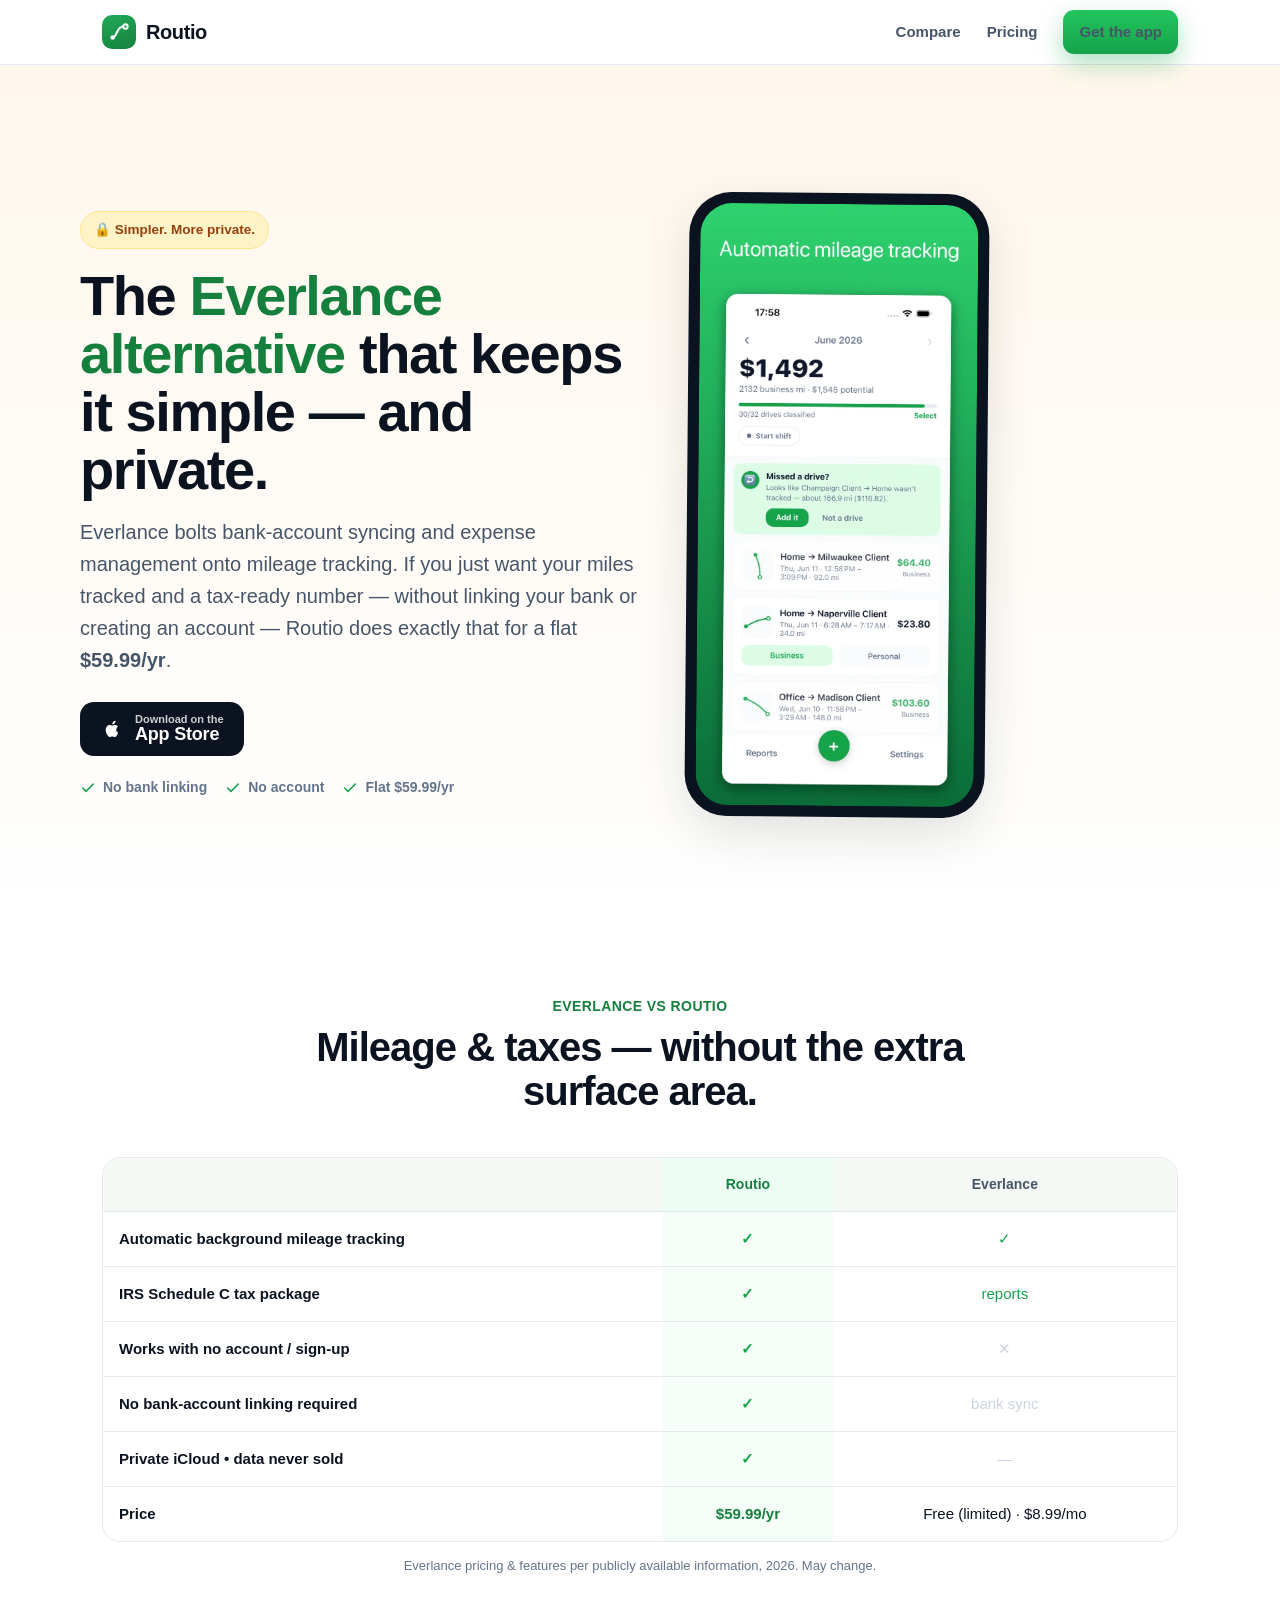
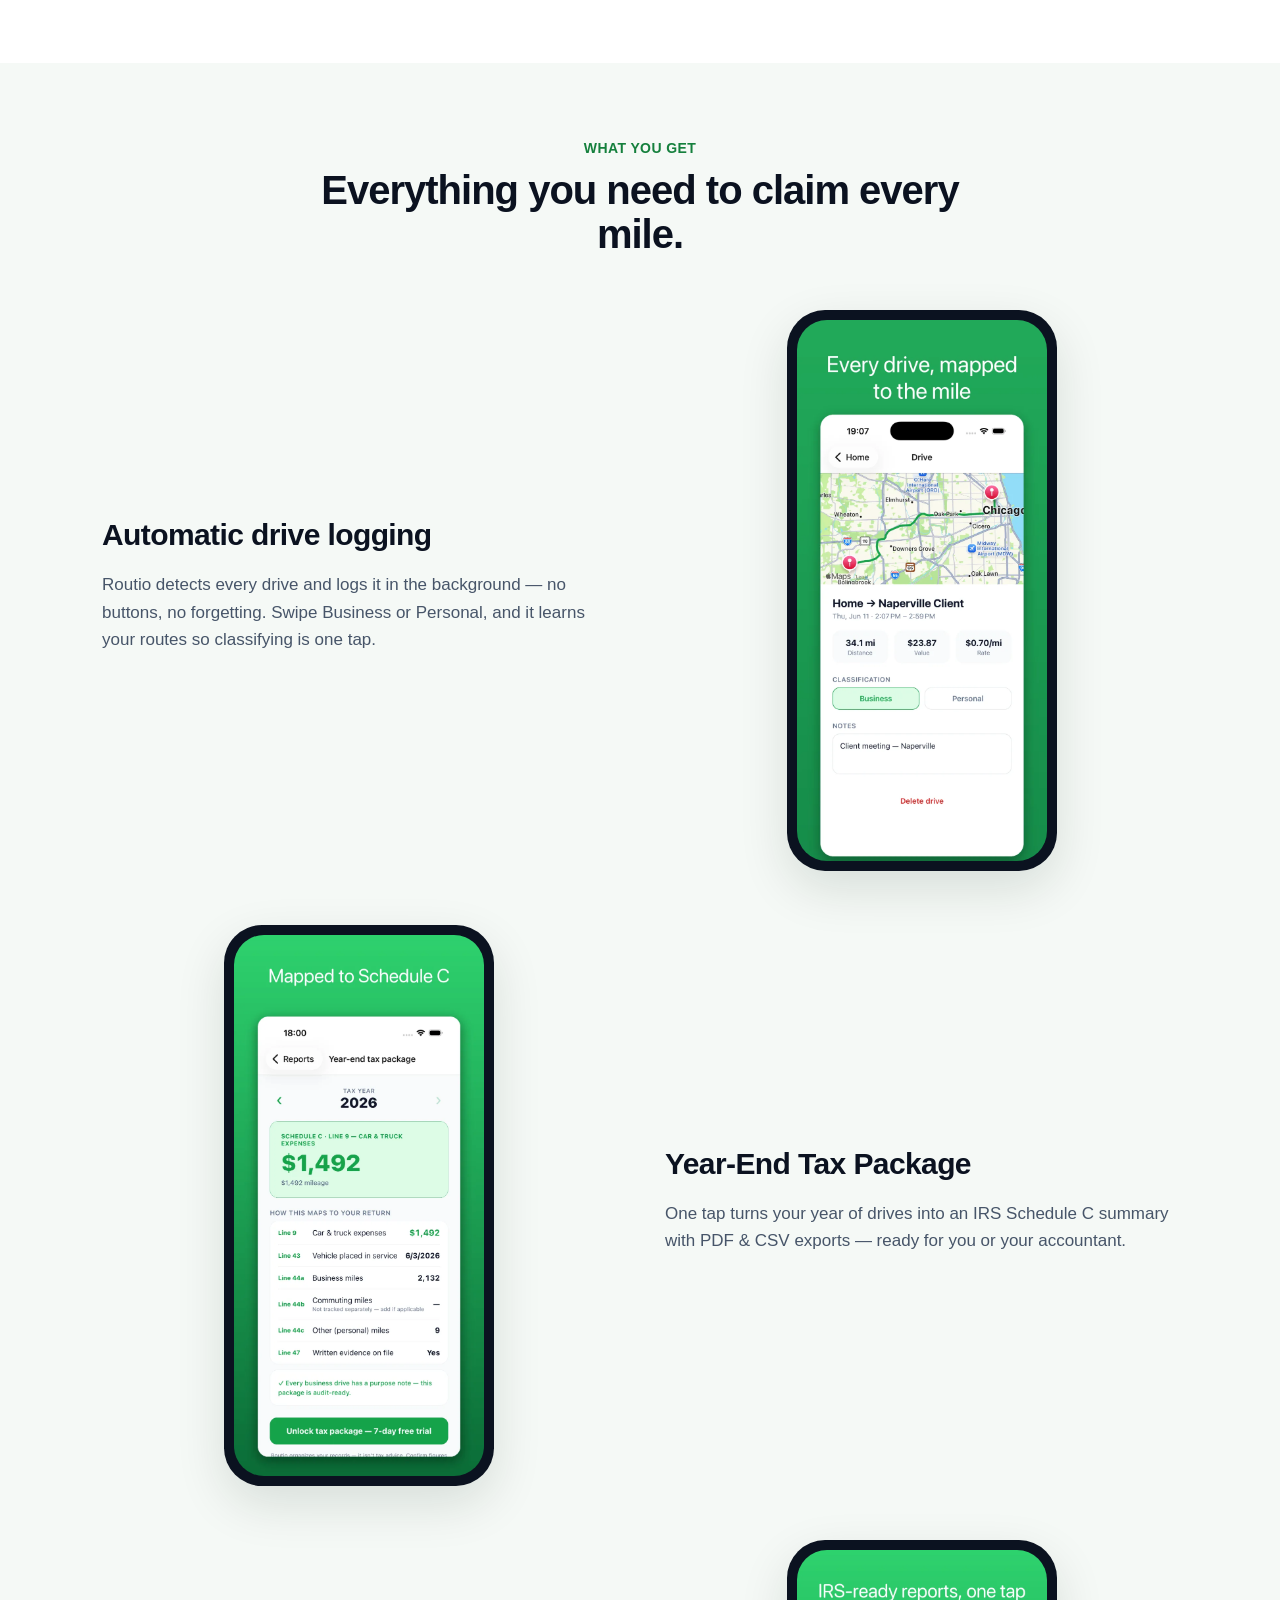
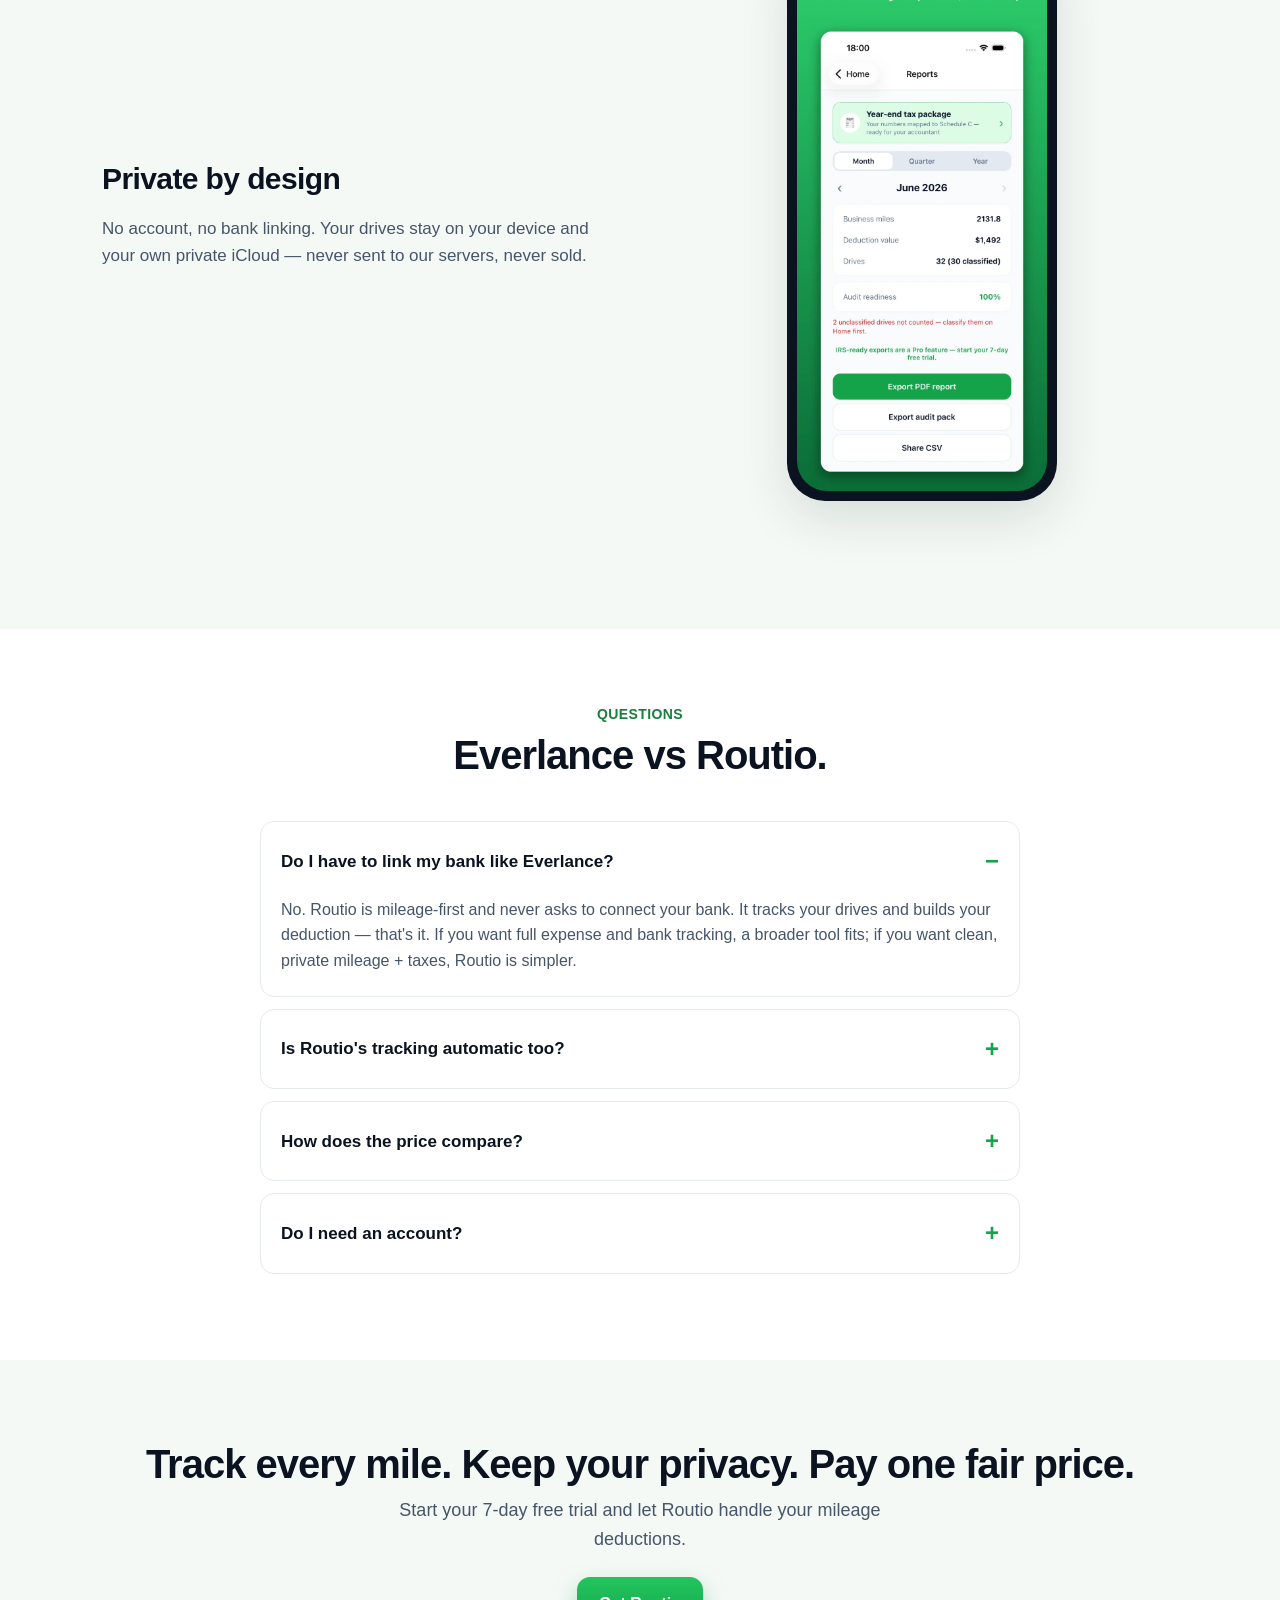
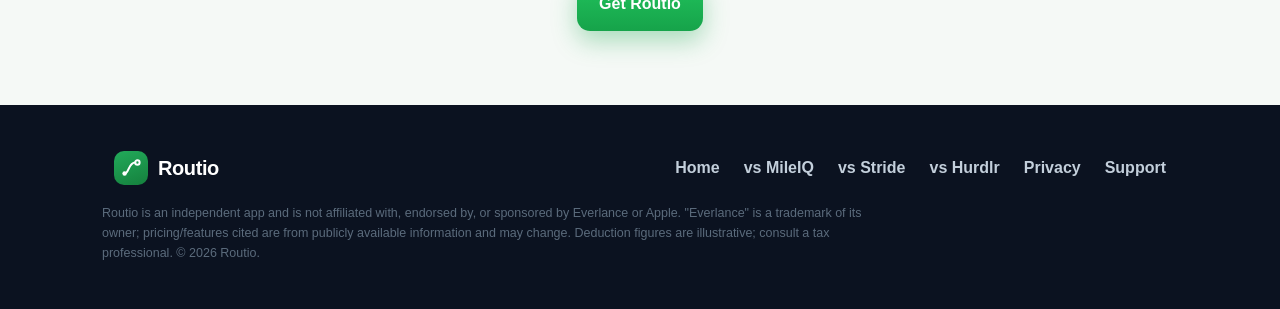
==== everlance-alternative.html @ 2eb0966a "Programmatic SEO batch: competitor + gig-driver pages, feature showcases, sitemap - New competitor p" ====
<!DOCTYPE html>
<html lang="en">
<head>
<meta charset="utf-8">
<meta name="viewport" content="width=device-width, initial-scale=1">
<title>The Best Everlance Alternative in 2026 — Routio</title>
<meta name="description" content="Want an Everlance alternative that's simpler and more private? Routio tracks mileage automatically, builds your IRS Schedule C package, needs no account and no bank linking — flat $59.99/yr.">
<link rel="stylesheet" href="style.css">
<meta name="theme-color" content="#16A34A">
</head>
<body>
<header class="nav"><div class="wrap row">
  <a class="brand" href="/"><span class="mk"><svg viewBox="0 0 24 24" fill="none" stroke="#fff" stroke-width="2.2" stroke-linecap="round" stroke-linejoin="round"><circle cx="5" cy="18" r="2.4" fill="#fff" stroke="none"/><circle cx="19" cy="6" r="2.4"/><path d="M5 18 C 10 18, 9 6, 16.6 6"/></svg></span>Routio</a>
  <nav class="links"><a class="hidem" href="/#compare">Compare</a><a class="hidem" href="/#pricing">Pricing</a><a class="btn btn-pri btn-sm" href="https://apps.apple.com/us/app/id6779370841">Get the app</a></nav>
</div></header>

<section class="hero switch-hero"><div class="wrap grid">
  <div>
    <span class="eyebrow">🔒 Simpler. More private.</span>
    <h1>The <span class="hl">Everlance alternative</span> that keeps it simple — and private.</h1>
    <p class="lead">Everlance bolts bank-account syncing and expense management onto mileage tracking. If you just want your miles tracked and a tax-ready number — without linking your bank or creating an account — Routio does exactly that for a flat <b>$59.99/yr</b>.</p>
    <div class="cta-row">
      <a class="appstore" href="https://apps.apple.com/us/app/id6779370841"><svg viewBox="0 0 24 24" fill="#fff"><path d="M16.4 12.6c0-2 1.6-2.9 1.7-3-1-1.4-2.4-1.6-2.9-1.6-1.2-.1-2.4.7-3 .7-.6 0-1.6-.7-2.6-.7-1.3 0-2.6.8-3.2 2-1.4 2.4-.4 6 1 8 .6 1 1.4 2.1 2.4 2 1-.1 1.3-.6 2.5-.6 1.2 0 1.4.6 2.5.6 1 0 1.7-1 2.3-2 .7-1.1 1-2.2 1-2.3 0-.1-2-.8-2-3.1zM14.7 6.3c.5-.7.9-1.6.8-2.6-.8 0-1.8.5-2.4 1.2-.5.6-1 1.6-.8 2.5.9.1 1.8-.4 2.4-1.1z"/></svg><span><span class="sub">Download on the</span><span class="big">App Store</span></span></a>
    </div>
    <div class="microtrust">
      <span><svg viewBox="0 0 24 24" fill="none" stroke="currentColor" stroke-width="2.4" stroke-linecap="round" stroke-linejoin="round"><path d="M20 6 9 17l-5-5"/></svg>No bank linking</span>
      <span><svg viewBox="0 0 24 24" fill="none" stroke="currentColor" stroke-width="2.4" stroke-linecap="round" stroke-linejoin="round"><path d="M20 6 9 17l-5-5"/></svg>No account</span>
      <span><svg viewBox="0 0 24 24" fill="none" stroke="currentColor" stroke-width="2.4" stroke-linecap="round" stroke-linejoin="round"><path d="M20 6 9 17l-5-5"/></svg>Flat $59.99/yr</span>
    </div>
  </div>
  <div class="hero-figure"><div class="phone"><img src="img/home.webp" alt="Routio home screen"></div></div>
</div></section>

<section id="why"><div class="wrap">
  <div class="sec-head"><div class="kick">Everlance vs Routio</div><h2>Mileage &amp; taxes — without the extra surface area.</h2></div>
  <div class="cmp"><table class="compare">
    <thead><tr><th>&nbsp;</th><th class="us">Routio</th><th>Everlance</th></tr></thead>
    <tbody>
      <tr><td>Automatic background mileage tracking</td><td class="us"><span class="yes">✓</span></td><td><span class="yes">✓</span></td></tr>
      <tr><td>IRS Schedule C tax package</td><td class="us"><span class="yes">✓</span></td><td><span class="yes">reports</span></td></tr>
      <tr><td>Works with no account / sign-up</td><td class="us"><span class="yes">✓</span></td><td><span class="no">✕</span></td></tr>
      <tr><td>No bank-account linking required</td><td class="us"><span class="yes">✓</span></td><td><span class="no">bank sync</span></td></tr>
      <tr><td>Private iCloud • data never sold</td><td class="us"><span class="yes">✓</span></td><td><span class="no">—</span></td></tr>
      <tr><td>Price</td><td class="us">$59.99/yr</td><td>Free (limited) · $8.99/mo</td></tr>
    </tbody>
  </table></div>
  <p style="text-align:center;color:var(--slate-l);font-size:13px;margin-top:14px">Everlance pricing &amp; features per publicly available information, 2026. May change.</p>
</div></section>

<section style="background:var(--bg-soft)"><div class="wrap">
  <div class="sec-head"><div class="kick">What you get</div><h2>Everything you need to claim every mile.</h2></div>
  <div class="frow">
    <div class="copy"><h3>Automatic drive logging</h3><p>Routio detects every drive and logs it in the background — no buttons, no forgetting. Swipe Business or Personal, and it learns your routes so classifying is one tap.</p></div>
    <div class="fimg"><img src="img/map.webp" alt="Routio automatic drive map" loading="lazy"></div>
  </div>
  <div class="frow rev">
    <div class="copy"><h3>Year-End Tax Package</h3><p>One tap turns your year of drives into an IRS Schedule C summary with PDF &amp; CSV exports — ready for you or your accountant.</p></div>
    <div class="fimg"><img src="img/tax.webp" alt="Routio Year-End Tax Package" loading="lazy"></div>
  </div>
  <div class="frow">
    <div class="copy"><h3>Private by design</h3><p>No account, no bank linking. Your drives stay on your device and your own private iCloud — never sent to our servers, never sold.</p></div>
    <div class="fimg"><img src="img/reports.webp" alt="Routio IRS-ready reports" loading="lazy"></div>
  </div>
</div></section>

<section><div class="wrap"><div class="faq">
  <div class="sec-head"><div class="kick">Questions</div><h2>Everlance vs Routio.</h2></div>
  <details open><summary>Do I have to link my bank like Everlance?</summary><p>No. Routio is mileage-first and never asks to connect your bank. It tracks your drives and builds your deduction — that's it. If you want full expense and bank tracking, a broader tool fits; if you want clean, private mileage + taxes, Routio is simpler.</p></details>
  <details><summary>Is Routio's tracking automatic too?</summary><p>Yes — automatic, background drive detection with smart auto-classification that learns your regular routes, so most trips sort themselves with one tap.</p></details>
  <details><summary>How does the price compare?</summary><p>Routio is a flat $59.99/year (about $5/month) with a 7-day free trial — no per-month creep. Everlance offers a limited free tier and a paid plan around $8.99/month.</p></details>
  <details><summary>Do I need an account?</summary><p>No sign-up, no password. Your data lives on your device and your private iCloud and syncs across your devices automatically.</p></details>
</div></div></section>

<section class="finalcta"><div class="wrap">
  <h2>Track every mile. Keep your privacy. Pay one fair price.</h2>
  <p>Start your 7-day free trial and let Routio handle your mileage deductions.</p>
  <a class="btn btn-pri" href="https://apps.apple.com/us/app/id6779370841">Get Routio</a>
</div></section>

<footer class="ft"><div class="wrap">
  <div class="row"><a class="brand" href="/" style="color:#fff"><span class="mk"><svg viewBox="0 0 24 24" fill="none" stroke="#fff" stroke-width="2.2" stroke-linecap="round" stroke-linejoin="round"><circle cx="5" cy="18" r="2.4" fill="#fff" stroke="none"/><circle cx="19" cy="6" r="2.4"/><path d="M5 18 C 10 18, 9 6, 16.6 6"/></svg></span>Routio</a>
  <div><a href="/">Home</a><a href="/mileiq-alternative.html">vs MileIQ</a><a href="/stride-alternative.html">vs Stride</a><a href="/hurdlr-alternative.html">vs Hurdlr</a><a href="/privacy.html">Privacy</a><a href="/support.html">Support</a></div></div>
  <p class="disclaimer">Routio is an independent app and is not affiliated with, endorsed by, or sponsored by Everlance or Apple. "Everlance" is a trademark of its owner; pricing/features cited are from publicly available information and may change. Deduction figures are illustrative; consult a tax professional. © 2026 Routio.</p>
</div></footer>
</body>
</html>
---- style.css ----
/* Routio marketing site — conversion-focused design system */
:root{
  --green:#16A34A; --green-d:#15803D; --green-l:#22C55E;
  --ink:#0B1220; --slate:#475569; --slate-l:#64748B; --line:#E5EAEF;
  --bg:#FFFFFF; --bg-soft:#F5F9F6; --bg-mint:#ECFDF3; --gold:#B45309;
  --shadow:0 18px 50px rgba(2,32,18,.12); --shadow-sm:0 6px 20px rgba(2,32,18,.08);
  --r:18px; --maxw:1120px;
}
*{box-sizing:border-box}
html{scroll-behavior:smooth;-webkit-text-size-adjust:100%}
body{margin:0;font-family:-apple-system,BlinkMacSystemFont,"Segoe UI",Inter,Roboto,Helvetica,Arial,sans-serif;
  color:var(--ink);background:var(--bg);line-height:1.6;-webkit-font-smoothing:antialiased}
a{color:var(--green-d);text-decoration:none}
img{max-width:100%;display:block}
.wrap{max-width:var(--maxw);margin:0 auto;padding:0 22px}
.sr{position:absolute;width:1px;height:1px;overflow:hidden;clip:rect(0 0 0 0)}

/* header */
header.nav{position:sticky;top:0;z-index:50;background:rgba(255,255,255,.82);backdrop-filter:saturate(180%) blur(14px);border-bottom:1px solid var(--line)}
.nav .row{display:flex;align-items:center;justify-content:space-between;height:64px}
.brand{display:flex;align-items:center;gap:10px;font-weight:800;font-size:20px;letter-spacing:-.4px;color:var(--ink)}
.brand .mk{width:34px;height:34px;border-radius:10px;background:linear-gradient(160deg,#22AA5A,#15803D);display:grid;place-items:center}
.brand .mk svg{width:22px;height:22px}
.nav .links{display:flex;align-items:center;gap:26px}
.nav .links a{color:var(--slate);font-weight:600;font-size:15px}
.nav .links a:hover{color:var(--ink)}
@media(max-width:760px){.nav .links a.hidem{display:none}}

/* buttons */
.btn{display:inline-flex;align-items:center;gap:9px;font-weight:700;font-size:16px;border-radius:13px;
  padding:14px 22px;border:0;cursor:pointer;transition:transform .12s ease,box-shadow .12s ease;white-space:nowrap}
.btn:active{transform:translateY(1px)}
.btn-pri{background:linear-gradient(180deg,var(--green-l),var(--green));color:#fff;box-shadow:0 10px 24px rgba(22,163,74,.34)}
.btn-pri:hover{box-shadow:0 14px 30px rgba(22,163,74,.42)}
.btn-ghost{background:#fff;color:var(--ink);border:1.5px solid var(--line)}
.btn-ghost:hover{border-color:#cdd6dd}
.btn-sm{padding:10px 16px;font-size:15px;border-radius:11px}
.appstore{display:inline-flex;align-items:center;gap:11px;background:#0B1220;color:#fff;border-radius:14px;padding:12px 20px;font-weight:600}
.appstore svg{width:24px;height:24px}
.appstore .sub{font-size:11px;opacity:.8;line-height:1;display:block}
.appstore .big{font-size:18px;line-height:1.1;display:block;letter-spacing:-.2px}
.appstore:hover{background:#11192b}

/* hero */
.hero{position:relative;overflow:hidden;background:
  radial-gradient(1200px 500px at 80% -10%,#E8FBF0 0,rgba(232,251,240,0) 60%),
  linear-gradient(180deg,#FBFEFC,#FFFFFF)}
.hero .grid{display:grid;grid-template-columns:1.05fr .95fr;gap:40px;align-items:center;padding:54px 0 30px}
@media(max-width:860px){.hero .grid{grid-template-columns:1fr;gap:18px;padding:34px 0 8px;text-align:center}}
.eyebrow{display:inline-flex;align-items:center;gap:8px;background:var(--bg-mint);color:var(--green-d);
  font-weight:700;font-size:13.5px;padding:7px 13px;border-radius:999px;border:1px solid #BBF7D0;margin-bottom:18px}
h1{font-size:clamp(34px,5.2vw,56px);line-height:1.04;letter-spacing:-1.4px;margin:0 0 16px;font-weight:850}
h1 .hl{color:var(--green-d)}
.lead{font-size:clamp(17px,2.1vw,20px);color:var(--slate);margin:0 0 26px;max-width:560px}
@media(max-width:860px){.lead{margin-left:auto;margin-right:auto}}
.cta-row{display:flex;gap:14px;align-items:center;flex-wrap:wrap}
@media(max-width:860px){.cta-row{justify-content:center}}
.microtrust{display:flex;gap:18px;flex-wrap:wrap;margin-top:20px;color:var(--slate-l);font-size:14px;font-weight:600}
@media(max-width:860px){.microtrust{justify-content:center}}
.microtrust span{display:inline-flex;align-items:center;gap:7px}
.microtrust svg{width:16px;height:16px;color:var(--green)}

/* phone */
.phone{justify-self:center;width:300px;max-width:78vw;border-radius:42px;background:#0B1220;padding:11px;
  box-shadow:var(--shadow);transform:rotate(.5deg)}
.phone img{border-radius:32px;width:100%}
.hero-figure{position:relative}
.float-card{position:absolute;background:#fff;border:1px solid var(--line);box-shadow:var(--shadow-sm);
  border-radius:14px;padding:11px 14px;font-weight:700;font-size:14px;display:flex;align-items:center;gap:9px}
.float-card .ic{width:30px;height:30px;border-radius:9px;background:var(--bg-mint);display:grid;place-items:center;color:var(--green-d)}
.float-a{top:34px;left:-8px}
.float-b{bottom:60px;right:-10px}
@media(max-width:860px){.float-card{display:none}}

/* trust bar */
.trustbar{border-top:1px solid var(--line);border-bottom:1px solid var(--line);background:var(--bg-soft)}
.trustbar .row{display:flex;justify-content:space-around;gap:18px;flex-wrap:wrap;padding:20px 0;text-align:center}
.trustbar .stat{min-width:130px}
.trustbar .num{font-size:24px;font-weight:850;letter-spacing:-.6px;color:var(--ink)}
.trustbar .lbl{font-size:13px;color:var(--slate-l);font-weight:600}

/* sections */
section{padding:74px 0}
.sec-head{text-align:center;max-width:680px;margin:0 auto 44px}
.sec-head .kick{color:var(--green-d);font-weight:800;font-size:14px;letter-spacing:.4px;text-transform:uppercase}
h2{font-size:clamp(28px,3.6vw,40px);line-height:1.1;letter-spacing:-1px;margin:8px 0 12px;font-weight:850}
.sec-head p{color:var(--slate);font-size:18px;margin:0}

/* problem/loss band */
.band{background:linear-gradient(180deg,#0B1220,#0E1A2B);color:#fff}
.band h2{color:#fff}
.band .sec-head p{color:#9FB0C4}
.lossgrid{display:grid;grid-template-columns:repeat(3,1fr);gap:18px}
@media(max-width:760px){.lossgrid{grid-template-columns:1fr}}
.losscard{background:rgba(255,255,255,.05);border:1px solid rgba(255,255,255,.1);border-radius:var(--r);padding:24px}
.losscard .big{font-size:32px;font-weight:850;color:var(--green-l);letter-spacing:-.6px}
.losscard p{color:#A9B7C7;margin:6px 0 0}

/* feature rows */
.frow{display:grid;grid-template-columns:1fr 1fr;gap:50px;align-items:center;margin:54px 0}
.frow.rev{direction:rtl}.frow.rev>*{direction:ltr}
@media(max-width:860px){.frow{grid-template-columns:1fr;gap:22px;margin:34px 0}.frow.rev{direction:ltr}}
.frow .copy h3{font-size:clamp(22px,2.6vw,30px);letter-spacing:-.6px;margin:0 0 12px;font-weight:820}
.frow .copy p{color:var(--slate);font-size:17px;margin:0 0 16px}
.flist{list-style:none;padding:0;margin:0}
.flist li{display:flex;gap:11px;align-items:flex-start;margin:10px 0;font-weight:600}
.flist svg{width:21px;height:21px;color:var(--green);flex:none;margin-top:1px}
.fimg{justify-self:center;width:270px;max-width:70vw;border-radius:38px;background:#0B1220;padding:10px;box-shadow:var(--shadow)}
.fimg img{border-radius:30px}

/* comparison */
.cmp{overflow-x:auto}
table.compare{width:100%;border-collapse:separate;border-spacing:0;min-width:560px;background:#fff;border:1px solid var(--line);border-radius:var(--r);overflow:hidden}
table.compare th,table.compare td{padding:15px 16px;text-align:center;border-bottom:1px solid var(--line);font-size:15px}
table.compare th{font-weight:700}
table.compare thead th{background:var(--bg-soft);font-size:14px;color:var(--slate)}
table.compare thead th.us{background:var(--bg-mint);color:var(--green-d);font-weight:850}
table.compare td:first-child,table.compare th:first-child{text-align:left;font-weight:700;color:var(--ink)}
table.compare td.us{background:#F4FDF7;font-weight:800;color:var(--green-d)}
table.compare tr:last-child td{border-bottom:0}
.yes{color:var(--green)}.no{color:#CBD5E1}
.tag-old{color:#94A3B8;text-decoration:line-through;font-weight:600}

/* pricing */
.price-wrap{max-width:480px;margin:0 auto}
.pcard{background:#fff;border:2px solid var(--green);border-radius:24px;padding:34px;box-shadow:var(--shadow);text-align:center;position:relative}
.pbadge{position:absolute;top:-14px;left:50%;transform:translateX(-50%);background:var(--green);color:#fff;font-weight:800;font-size:13px;padding:6px 16px;border-radius:999px}
.pprice{font-size:52px;font-weight:850;letter-spacing:-1.6px;margin:14px 0 2px}
.pprice small{font-size:20px;color:var(--slate-l);font-weight:700}
.panchor{color:var(--slate-l);font-size:15px;margin-bottom:18px}
.panchor b{color:var(--gold)}
.pcard .flist{display:inline-block;text-align:left;margin:18px 0 22px}
.pnote{font-size:13px;color:var(--slate-l);margin-top:12px}

/* FAQ */
.faq{max-width:760px;margin:0 auto}
.faq details{border:1px solid var(--line);border-radius:14px;padding:4px 20px;margin:12px 0;background:#fff}
.faq summary{cursor:pointer;font-weight:700;font-size:17px;padding:16px 0;list-style:none;display:flex;justify-content:space-between;align-items:center}
.faq summary::-webkit-details-marker{display:none}
.faq summary::after{content:"+";color:var(--green);font-size:24px;font-weight:700}
.faq details[open] summary::after{content:"−"}
.faq details p{color:var(--slate);margin:0 0 18px;font-size:16px}

/* final cta */
.finalcta{background:var(--bg-soft);text-align:center}
.finalcta h2{margin-bottom:10px}
.finalcta p{color:var(--slate);font-size:18px;margin:0 auto 24px;max-width:540px}

/* footer */
footer.ft{background:#0B1220;color:#90A0B2;padding:46px 0 34px}
footer.ft .row{display:flex;justify-content:space-between;gap:24px;flex-wrap:wrap;align-items:center}
footer.ft a{color:#C3CFDB;font-weight:600;margin:0 12px}
footer.ft a:hover{color:#fff}
.ftcols{display:flex;gap:30px 54px;flex-wrap:wrap}
.ftcol h4{color:#fff;font-size:12.5px;text-transform:uppercase;letter-spacing:.5px;margin:0 0 8px;opacity:.65}
.ftcol a{display:block;margin:7px 0 0 0;font-size:14.5px}
@media(max-width:760px){footer.ft .row{flex-direction:column;align-items:flex-start;gap:22px}}
.disclaimer{font-size:12.5px;color:#5B6B7C;margin-top:18px;max-width:760px}

/* legal / prose pages (privacy, support) */
.prose{max-width:760px;margin:0 auto;padding:48px 0 20px}
.prose .pill{display:inline-flex;align-items:center;gap:8px;background:var(--bg-mint);color:var(--green-d);font-weight:700;font-size:13.5px;padding:7px 13px;border-radius:999px;border:1px solid #BBF7D0;margin-bottom:16px}
.prose h1{font-size:clamp(30px,4.4vw,42px);letter-spacing:-1px;margin:0 0 8px}
.prose .updated{color:var(--slate-l);font-size:14px;font-weight:600;margin:0 0 22px}
.prose .lead{font-size:19px;color:var(--slate);max-width:none;margin:0 0 30px}
.prose h2{font-size:22px;letter-spacing:-.4px;margin:32px 0 10px;text-align:left}
.prose p{color:var(--slate);font-size:16.5px;margin:0 0 14px}
.prose ul{color:var(--slate);font-size:16.5px;padding-left:22px;margin:0 0 16px}
.prose li{margin:9px 0}
.prose strong{color:var(--ink)}
.support-cards{display:grid;grid-template-columns:1fr 1fr;gap:16px;margin:26px 0}
@media(max-width:640px){.support-cards{grid-template-columns:1fr}}
.support-cards .sc{border:1px solid var(--line);border-radius:16px;padding:22px;background:#fff;box-shadow:var(--shadow-sm)}
.support-cards .sc h3{margin:0 0 6px;font-size:18px}
.support-cards .sc p{margin:0;font-size:15px}

/* switch-page hero variant */
.switch-hero{background:linear-gradient(180deg,#FFF7ED,#fff)}
.switch-hero .eyebrow{background:#FEF3C7;color:#92400E;border-color:#FDE68A}
.pill-deal{display:inline-block;background:var(--bg-mint);color:var(--green-d);border:1px solid #BBF7D0;font-weight:800;border-radius:999px;padding:8px 16px;font-size:15px;margin-bottom:18px}
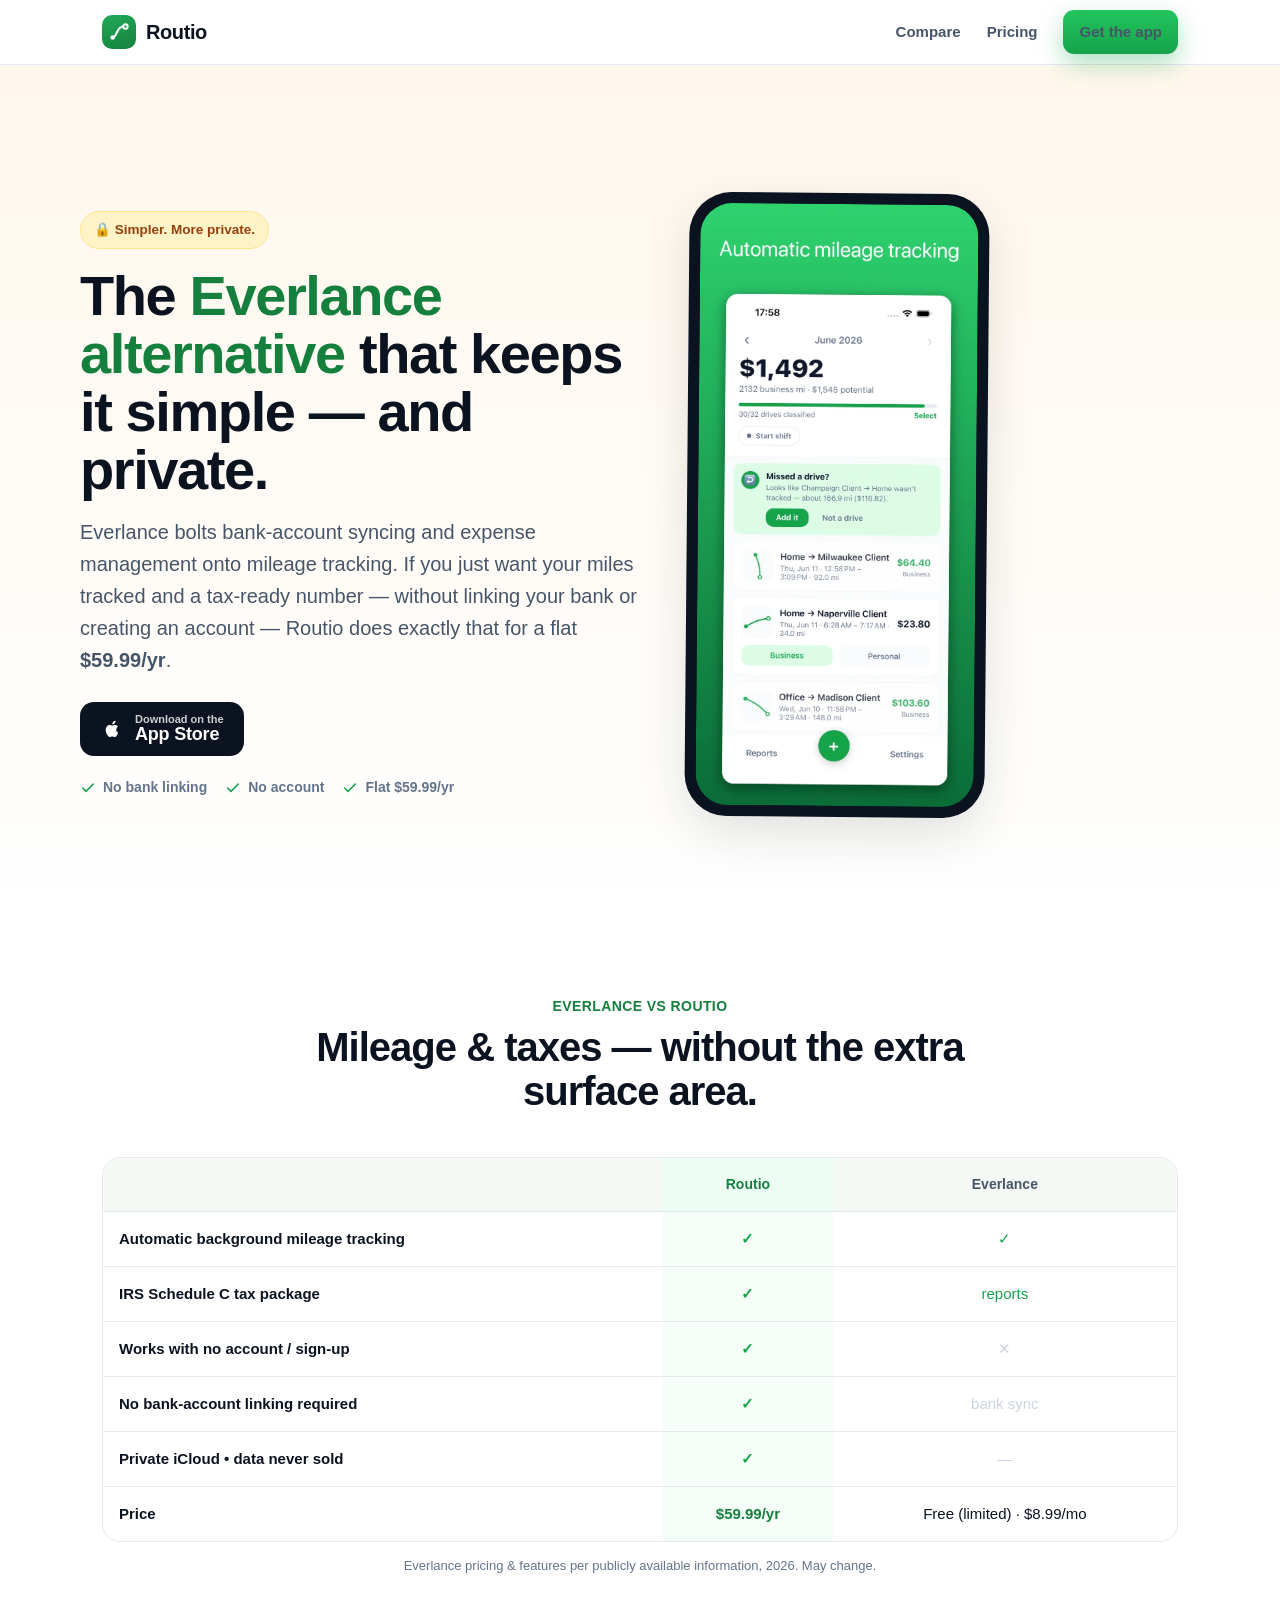
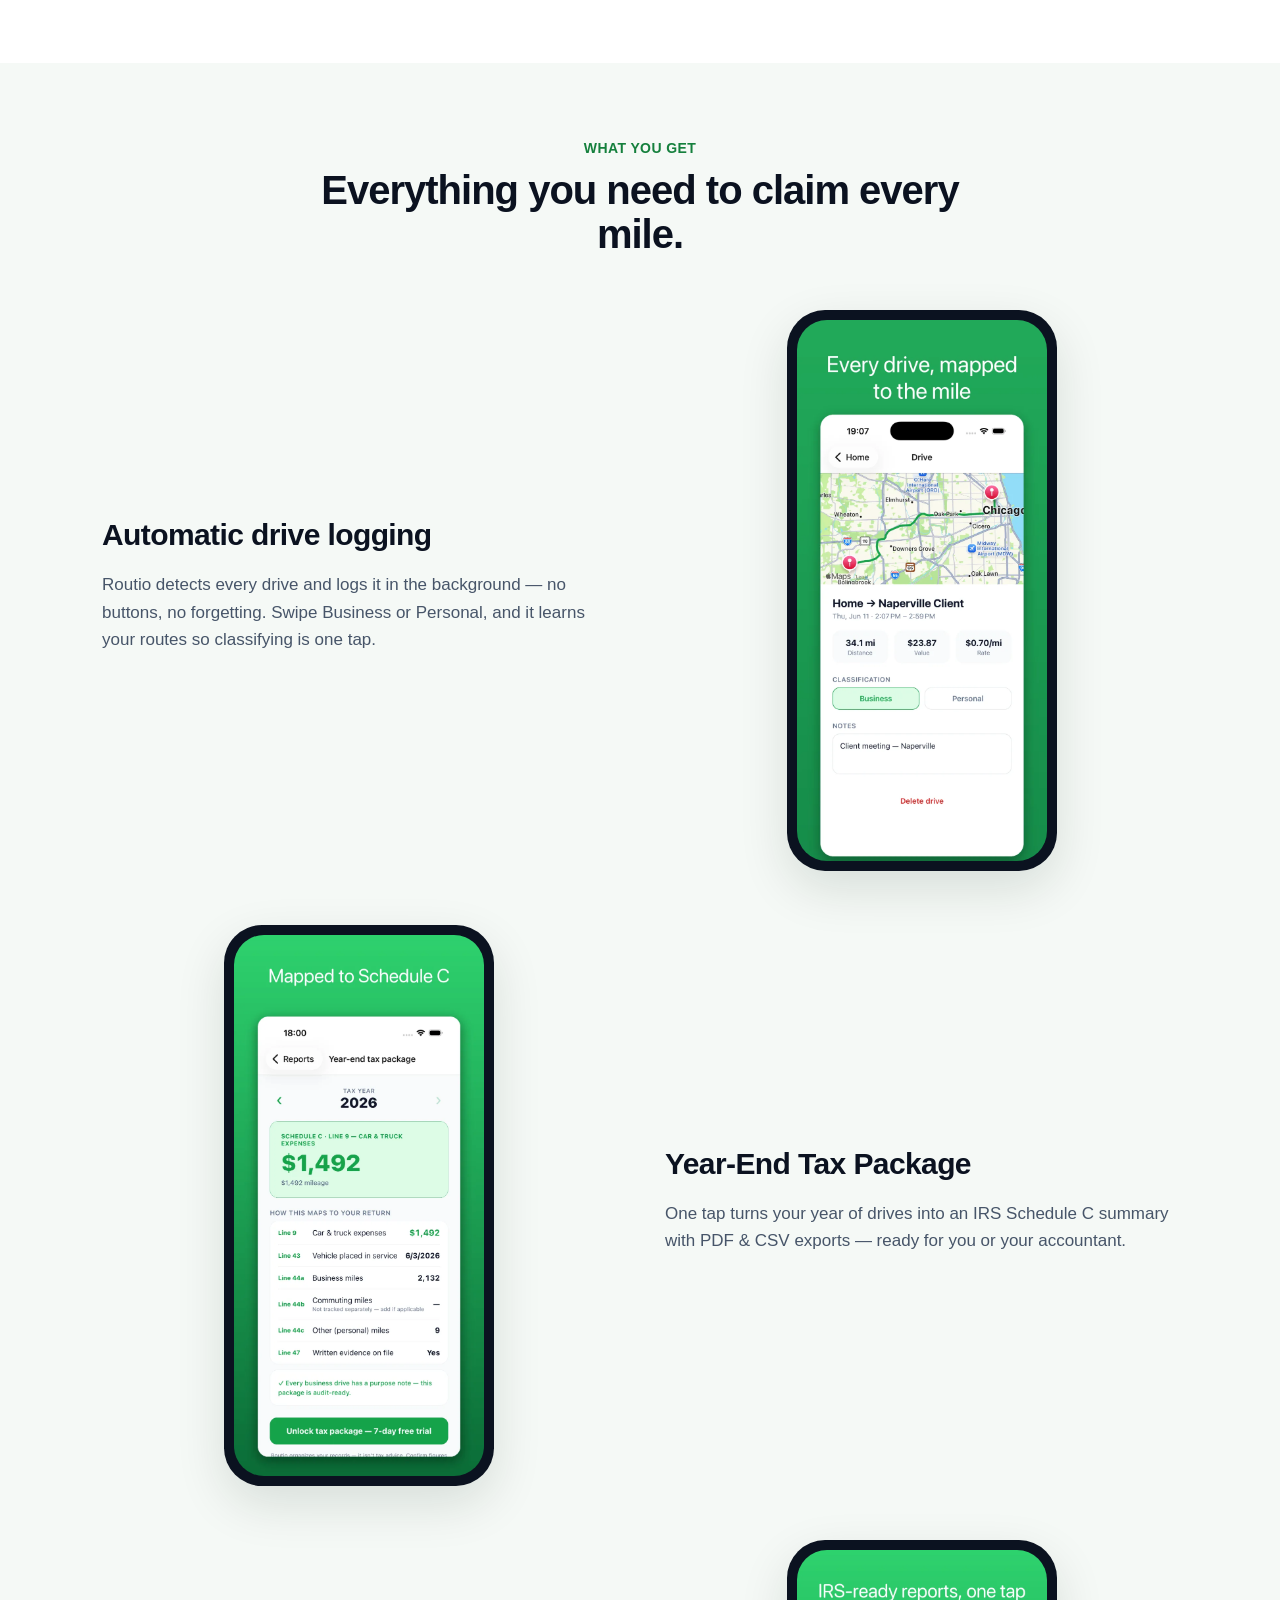
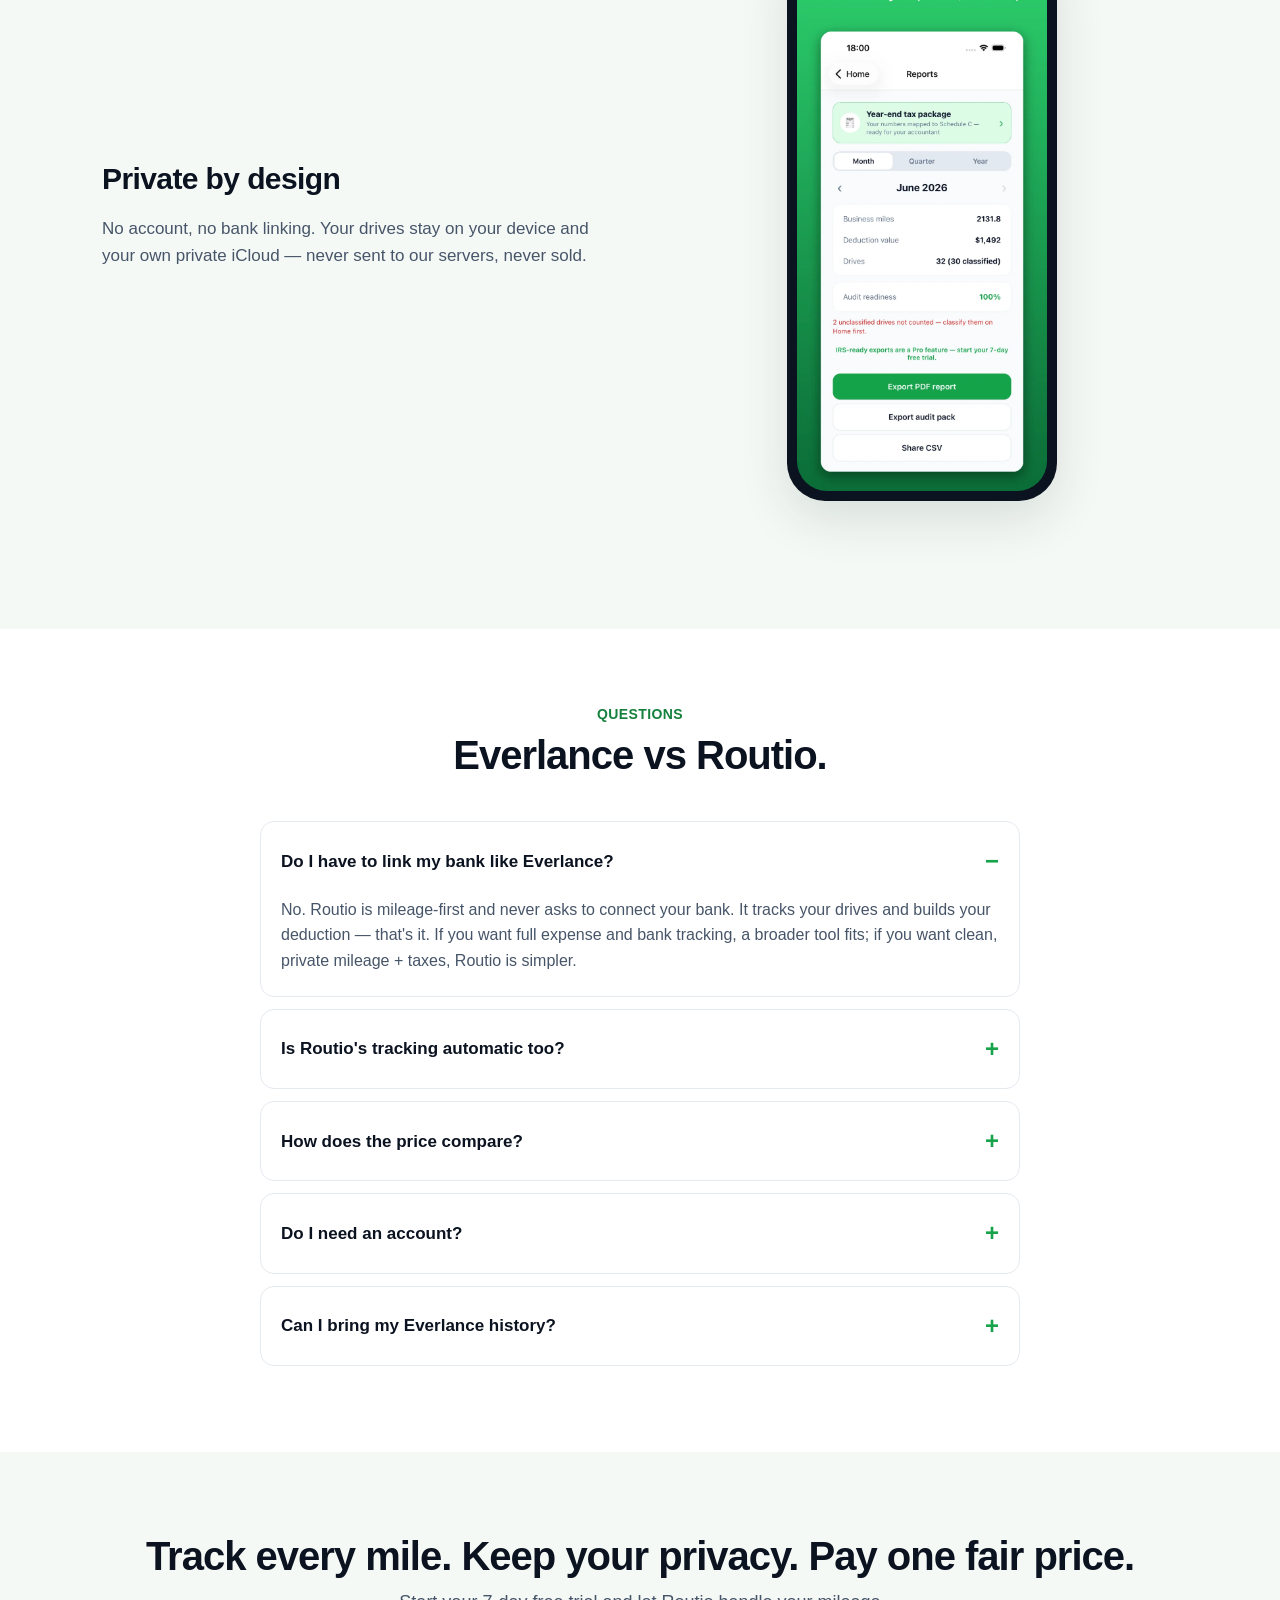
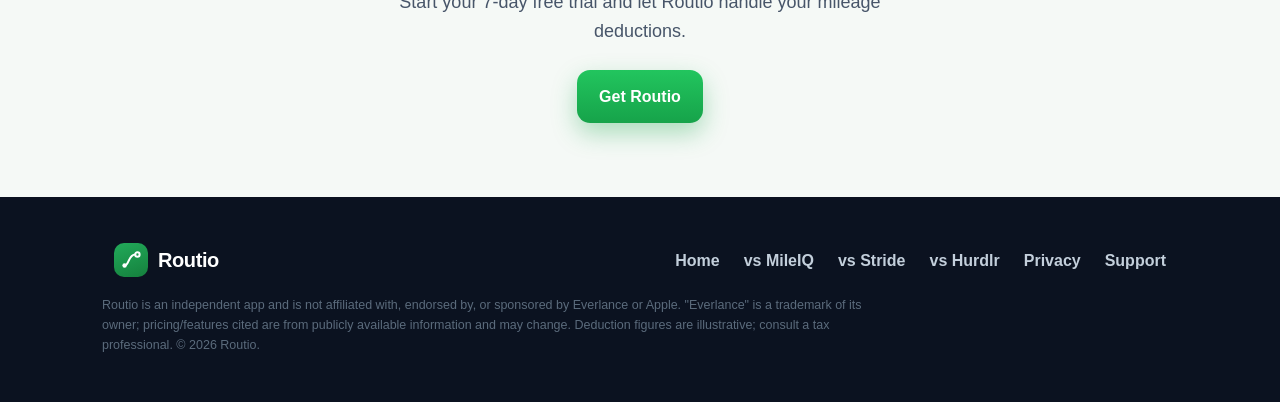
==== commit 77c7d745: "Lead with 'bring your history': import messaging across switch pages + home Routio v1.1 adds CSV imp" ====
--- a/everlance-alternative.html
+++ b/everlance-alternative.html
@@ -69,6 +69,7 @@
   <details><summary>Is Routio's tracking automatic too?</summary><p>Yes — automatic, background drive detection with smart auto-classification that learns your regular routes, so most trips sort themselves with one tap.</p></details>
   <details><summary>How does the price compare?</summary><p>Routio is a flat $59.99/year (about $5/month) with a 7-day free trial — no per-month creep. Everlance offers a limited free tier and a paid plan around $8.99/month.</p></details>
   <details><summary>Do I need an account?</summary><p>No sign-up, no password. Your data lives on your device and your private iCloud and syncs across your devices automatically.</p></details>
+  <details><summary>Can I bring my Everlance history?</summary><p>Yes. Export your Everlance trips as a CSV, then use Import history in Routio to bring your past drives in with their dates, miles, and business/personal split. You keep your whole year instead of starting fresh.</p></details>
 </div></div></section>
 
 <section class="finalcta"><div class="wrap">
